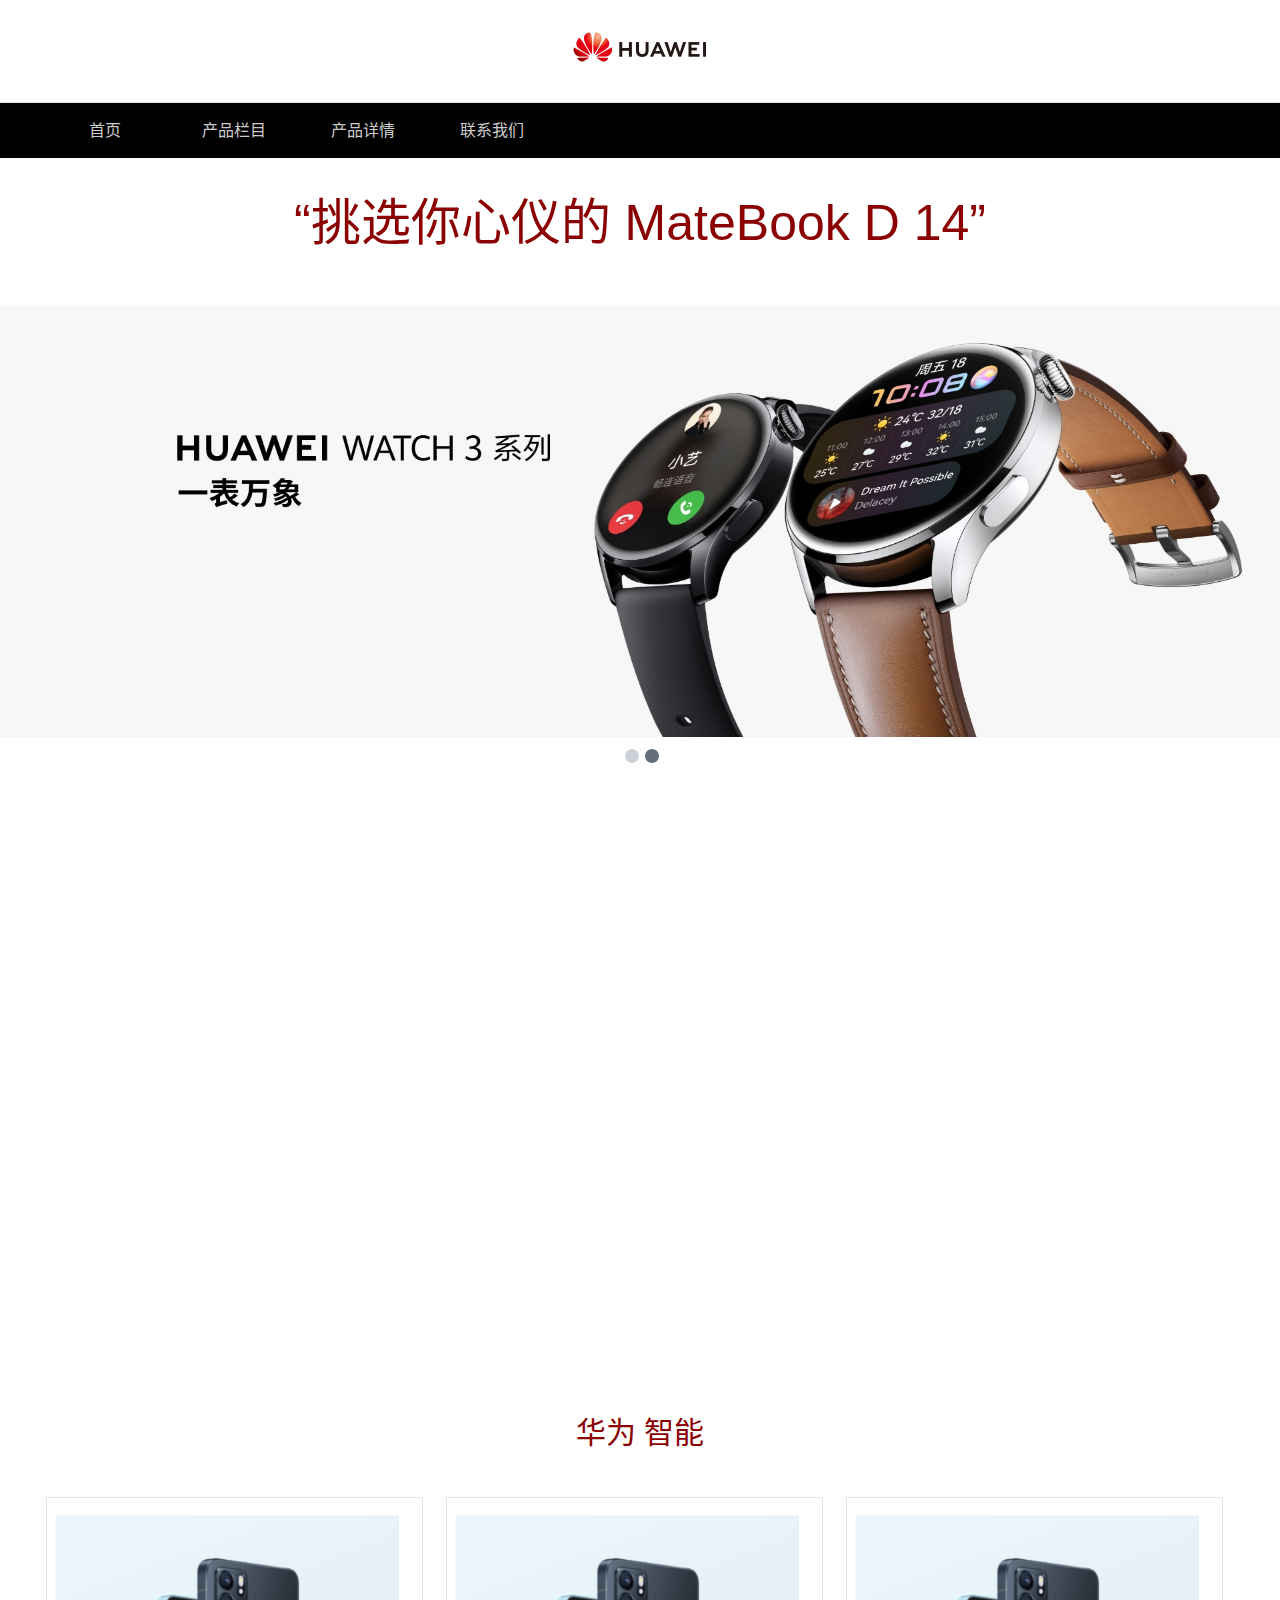
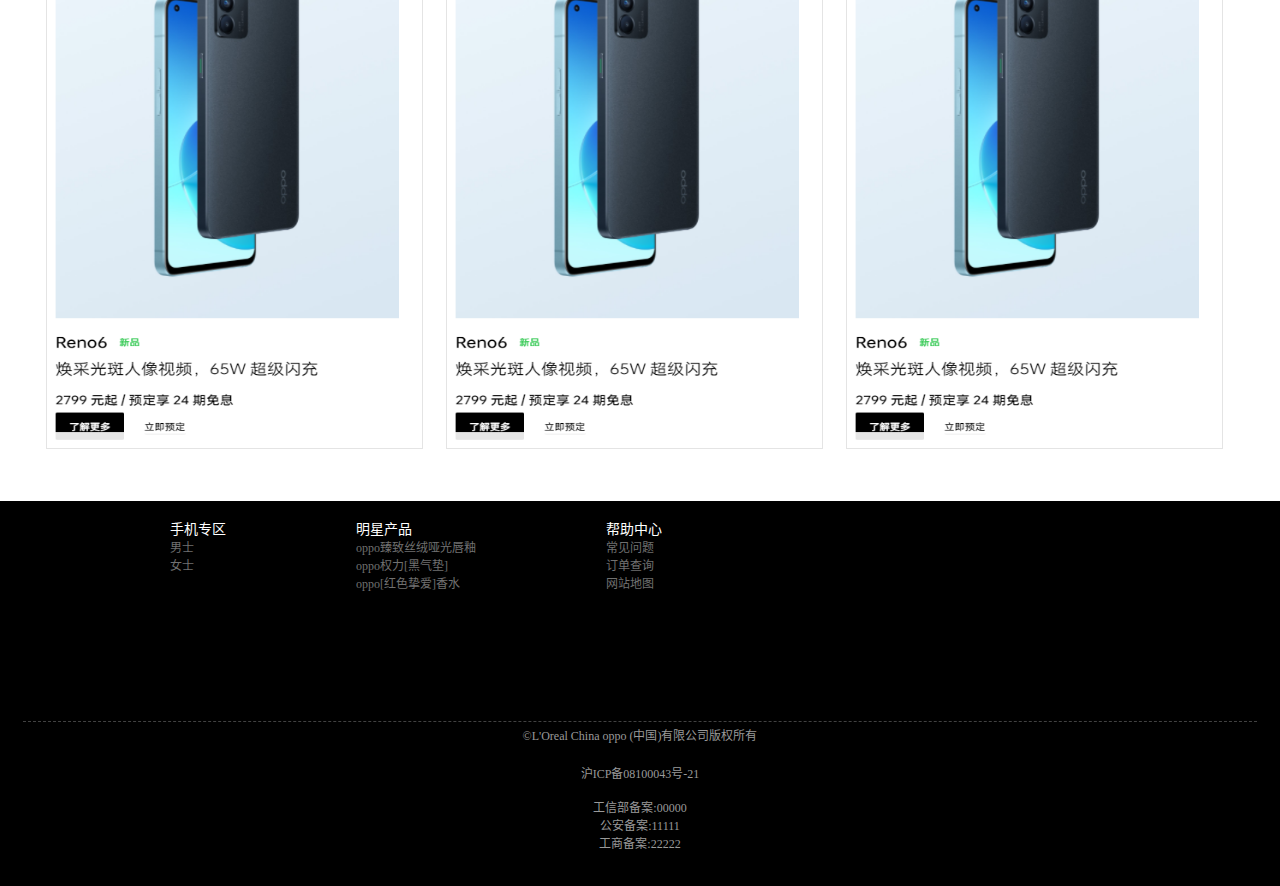
==== index.html @ cc1b8cec "1" ====
<!DOCTYPE html>
<html lang="zh-CN">
  <head>
    <meta charset="UTF-8" />
    <meta name="viewport" content="width=device-width, initial-scale=1.0" />
    <title>Document</title>
    <link rel="stylesheet" href="style.css" />
  </head>

  <body>
    <!-- 最上面顶部 -->
    <div class="toper">
      <div class="logo111 w">
        <a href="./index.html"
          ><img class="logo2" src="./img/logo.png" alt=""
        /></a>
      </div>
    </div>
    <!-- 顶部结束 -->
    <!-- 导航栏开始 -->
    <div class="nav">
      <ul class="w">
        <li><a href="./index.html">首页</a></li>
        <li class="teshu">
          <a href="./details.html">产品栏目</a>
        </li>
        <li><a href="./details.html">产品详情</a></li>
        <li><a href="./details.html">联系我们</a></li>
      </ul>
    </div>
    <div class="welcome">“挑选你心仪的 MateBook D 14”</div>
    <br />
    <!-- 导航栏结束 -->
    <div class="banner">
      <img src="./img/banner.jpg" alt="" />
      <span> <em></em><b></b></span>
    </div>
    <br />
    <br />
    <br />
    <br />
    <br />
    <br />
    <br />
    <br />
    <br />
    <!-- banner结束 -->
    <!-- 公告开始 -->
    <!-- <div class="info">
        <div class="sinfo w">
            <h5 class="fl">最新公告：</h5>
            <p class="fl"> dior最新上市美白护肤,价格美丽,效果显著!</p>
            <img class="fr" src="./images2/share.png" alt="">
        </div>
    </div> -->
    <!-- 公告结束 -->
    <div class="content w clearfix">
      <div class="hot1">华为 智能</div>
      <div class="contentIn">
        <div class="content1 fl">
          <span>
            新品发布
          </span>
          <!-- <em class="prew">&lt;</em>
                <em class="next">&gt;</em> -->
          <img src="./img/phone1.png" alt="" />
        </div>
        <div class="content1 fl">
          <span>
            <!-- <img src="./images2//arrow.png" alt=""> -->
            最新产品
          </span>
          <!-- <em class="prew">&lt;</em>
            <em class="next">&gt;</em> -->
          <img src="./img/phone1.png" alt="" />
        </div>
        <div class="content1 fl">
          <span>
            <!-- <img src="./images2//arrow.png" alt=""> -->
            销量火爆
          </span>
          <!-- <em class="prew">&lt;</em>
              <em class="next">&gt;</em> -->
          <img src="./img/phone1.png" alt="" />
        </div>
      </div>
    </div>
    <!-- 3块内容结束 -->
    <!-- 底部开始 -->
    <div class="footer">
      <div class="w">
        <dl>
          <dt>手机专区</dt>
          <dd><a href="#">男士</a></dd>
          <dd><a href="#">女士</a></dd>
        </dl>
        <dl>
          <dt>明星产品</dt>
          <dd><a href="#">oppo臻致丝绒哑光唇釉</a></dd>
          <dd><a href="#">oppo权力[黑气垫]</a></dd>
          <dd><a href="#">oppo[红色挚爱]香水</a></dd>
        </dl>
        <dl>
          <dt>帮助中心</dt>
          <dd><a href="#">常见问题</a></dd>
          <dd><a href="#">订单查询</a></dd>
          <dd><a href="#">网站地图</a></dd>
        </dl>
      </div>
      <div class="under">
        <p>©L'Oreal China oppo (中国)有限公司版权所有</p>
        <br />
        <p>沪ICP备08100043号-21</p>
        <br />
        <div>工信部备案:00000</div>
        <div>公安备案:11111</div>
        <div>工商备案:22222</div>
      </div>
    </div>
  </body>
</html>
---- style.css ----
* {
  margin: 0;
  padding: 0;
}

body {
  /* height: 3000px; */
  background-color: #fff;
}

.w {
  width: 1200px;
  margin: 0 auto;
}

.clearfix::after {
  content: "";
  height: 0;
  visibility: hidden;
  display: block;
  /* 核心清除浮动的代码 */
  clear: both;
}

.fl {
  float: left;
}

.fr {
  float: right;
}

li {
  list-style: none;
}

a {
  text-decoration: none;
}

.clearfix {
  *zoom: 1;
}
.logo111 {
  text-align: center;
}
.toper .logo2 {
  margin: 20px auto;
}

.toper .toper1 {
  width: 193px;
  height: 27px;
  margin-right: 18px;
  margin-top: 20px;
  border: 1px solid #ececec;
  border-radius: 2px;
}

.toper .toper1 input {
  width: 160px;
  height: 26px;
  background-color: #f5f5f5;
  outline: none;
  border: none;
}

.nav {
  height: 55px;
  background-color: #000000;
  border-top: 1px solid #e1e1e1;
}

.nav ul li {
  float: left;
  width: 129px;
  height: 55px;
  line-height: 55px;
  text-align: center;

  /* border-right: 1px solid #e1e1e1; */
}
.nav ul li a {
  color: #ccc;
}
.nav ul .teshu {
  position: relative;
}

.nav ul .teshu img {
  position: absolute;
  top: -10px;
  right: 50px;
}

.banner {
  position: relative;
  height: 850px;
  text-align: center;
}

.banner span {
  display: inline-block;
  position: relative;
  width: 50px;
  height: 30px;
  /* background-color: palegreen; */
}
.banner img {
  width: 100%;
}
.banner span em {
  position: absolute;
  top: 8px;
  left: 10px;
  height: 14px;
  width: 14px;
  background-color: #ccd1d9;
  border-radius: 50%;
}

.banner span b {
  position: absolute;
  top: 8px;
  left: 30px;
  height: 14px;
  width: 14px;
  background-color: #656d78;
  border-radius: 50%;
}

.info {
  height: 29px;
  background-color: #fbfbfb;
  border: 1px solid #efefef;
  font-size: 12px;
  line-height: 29px;
}

.sinfo {
  line-height: 29px;
}

.info p {
  padding-left: 30px;
}

.info img {
  margin-top: 5px;
}

.content {
  margin-bottom: 52px;
}
.contentIn {
  display: flex;
  justify-content: space-around;
}

.content .hot1 {
  margin: 90px 0 30px;
  text-align: center;
  color: darkred;
  font-size: 30px;
  font-family: -apple-system, BlinkMacSystemFont, "Segoe UI", Roboto, Oxygen,
    Ubuntu, Cantarell, "Open Sans", "Helvetica Neue", sans-serif;
}

.content1 {
  width: 375px;
}

.content1,
.content2,
.content3 {
  position: relative;
  border: 1px solid #e4e4e4;
  margin-top: 15px;
  margin-right: 12px;
  height: 550px;
}
.welcome {
  margin-top: 50px;
  margin-bottom: 50px;
  text-align: center;
  height: 30px;
  line-height: 30px;
  color: darkred;
  font-family: Verdana, Geneva, Tahoma, sans-serif;
  font-size: 50px;
}
.content span {
  font-size: 12px;
  font-weight: 700;
  color: #7ab855;
  position: absolute;
  top: 13px;
  left: 6px;
}
.shipin {
  text-align: center;
}
.content1 > img {
  position: absolute;
  /* top: 41px; */
  /* left: 83px; */
  width: 100%;
  height: 100%;
}

.content .content1 .prew {
  position: absolute;
  top: 90px;
  left: 23px;
  color: #7ab855;
  font-size: 34px;
  font-style: normal;
}

.content .content1 .next {
  position: absolute;
  top: 90px;
  right: 43px;
  color: #7ab855;
  font-size: 34px;
  font-style: normal;
}

.content2 {
  width: 373px;
}

.content2 > a {
  float: right;
  color: #666666;
  margin-top: 19px;
  margin-right: 10px;
}

.content2 ul {
  width: 331px;
  margin-top: 35px;
  margin-left: 23px;
}

.content2 p {
  font-size: 12px;
  font-weight: 700;
  color: red;
}

.content2 p:hover {
  color: #7ab855;
}

.content2 ul li a:hover {
  color: #7ab855;
  text-decoration: underline;
}

.content2 ul li {
  font-size: 12px;
  height: 28;
  line-height: 28px;
  color: #666666;
  border-bottom: 1px dashed #666;
}

.content2 ul li a {
  color: #666;
}

.content3 {
  position: relative;
  width: 267px;
  margin-right: 0;
}

.content3 ul {
  float: left;
  margin-top: 37px;
  margin-left: 20px;
}

.content3 ul li {
  font-size: 12px;
  height: 22px;
  line-height: 22px;
  color: #666666;
}

.content3 ul li em {
  display: inline-block;
  width: 4px;
  height: 12px;
  background-color: #7ab855;
  margin-right: 5px;
}

.content3 p {
  font-size: 12px;
  margin-top: 152px;
  margin-left: 32px;
  line-height: 24px;
}

.footer {
  height: 385px;
  background-color: #000;
}

.footer .w {
  position: relative;
  padding: 17px;
  height: 186px;
  border-bottom: 1px dashed #414141;
}

.footer .w img {
  position: absolute;
  top: 0;
  right: 15px;
}

.footer dl {
  float: left;
  margin-left: 130px;
}

.footer dl dt {
  color: #fff;
  font-size: 14px;
}

.footer dl dd a {
  color: #707070;
  font-size: 12px;
}

.footer dl dd a:hover {
  text-decoration: underline;
}

.footer .under {
  text-align: center;
}

.footer .under p {
  display: inline-block;
  color: #999;
  height: 38px;
  line-height: 28px;
  font-size: 12px;
}
.under div {
  text-align: center;
  color: #999;
  font-size: 12px;
}
.shopper ul {
  display: flex;
  margin-bottom: 50px;
}
.shopper ul li {
  position: relative;
  border: 1px solid #ccc;
  flex: 1;
  margin-left: 50px;
}
.shopper ul li img {
  width: 100%;
  height: 100%;
}
.shoujia {
  position: absolute;
  top: 220px;
  left: 20px;
}
.j {
  font-size: 22px;
  color: red;
  margin-left: 20px;
}
.zhifu {
  height: 700px;
  position: relative;
}
.zhifu .img111 {
  margin-top: 30px;
  width: 350px;
  height: 400px;
  margin-left: 200px;
}
.zhifu .img111 img {
  width: 100%;
}
.right1 {
  position: absolute;
  top: 3px;
  left: 600px;
  width: 300px;
  height: 375px;
}
.right1 button {
  position: absolute;
  left: 60px;
  top: 230px;
  width: 200px;
  height: 50px;
  background-color: darkred;
  border-radius: 10px;
  border: none;
  color: #fff;
}
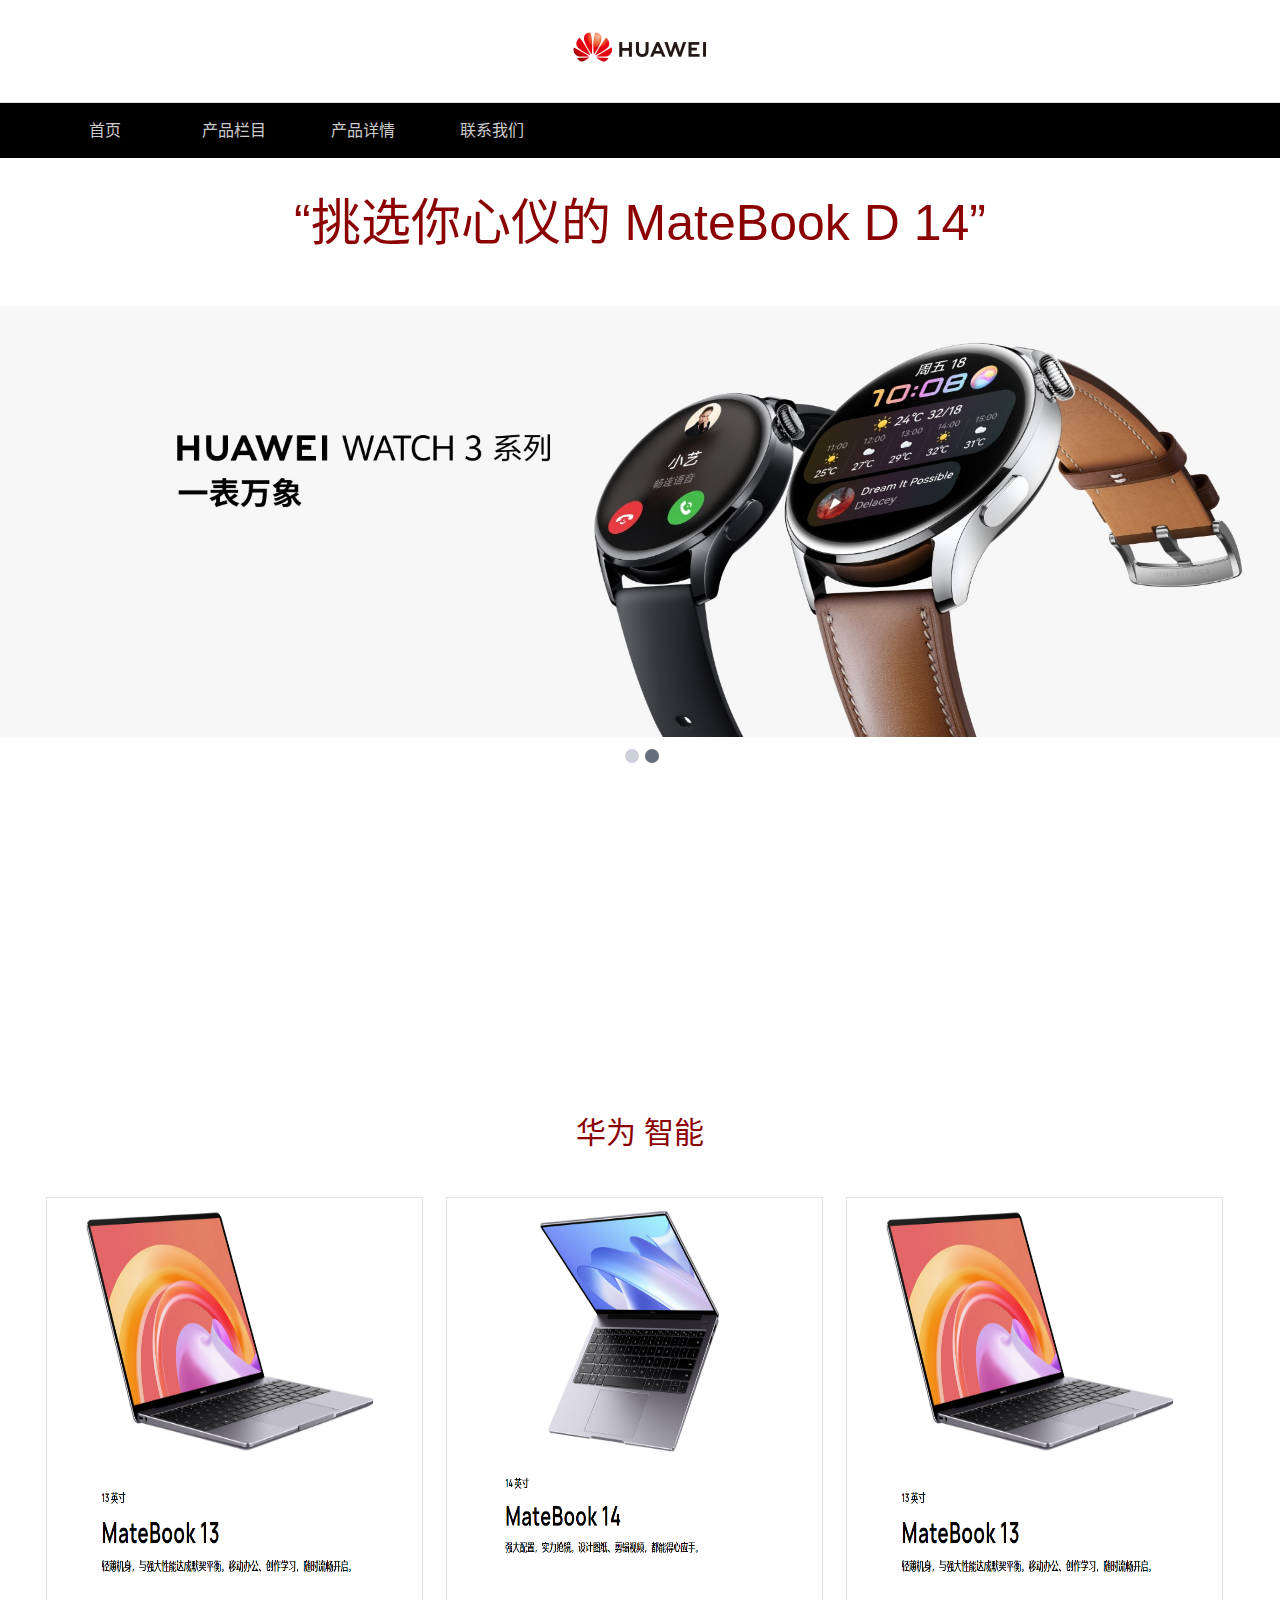
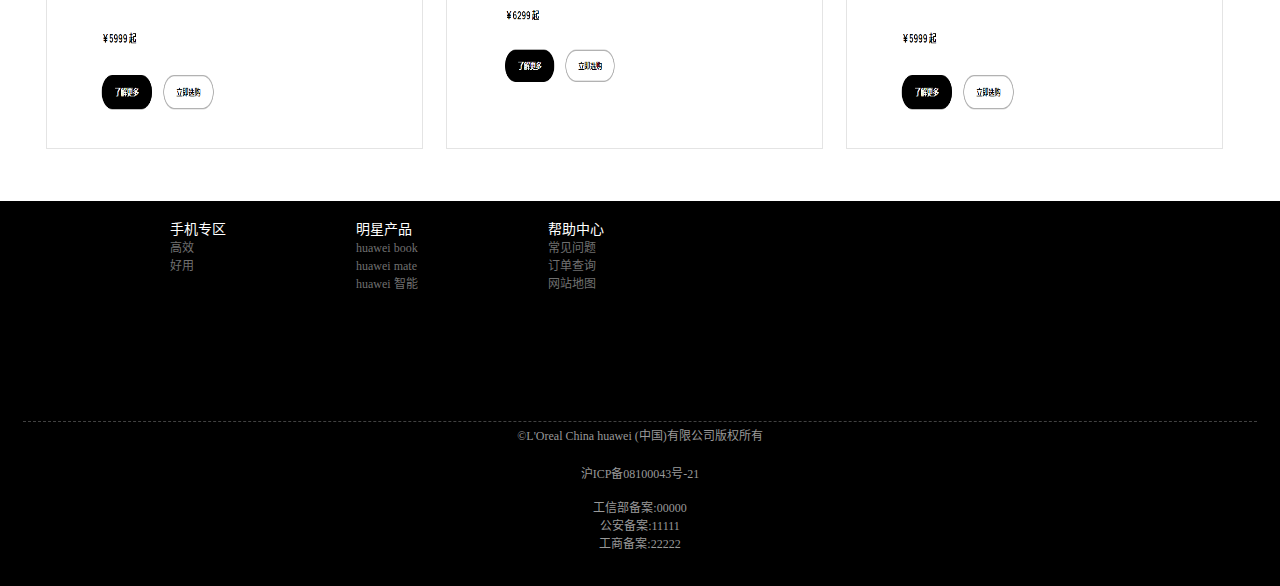
==== commit 7867501a: "1" ====
--- a/index.html
+++ b/index.html
@@ -63,25 +63,20 @@
           </span>
           <!-- <em class="prew">&lt;</em>
                 <em class="next">&gt;</em> -->
-          <img src="./img/phone1.png" alt="" />
+          <img src="./img/book1.png" alt="" />
         </div>
         <div class="content1 fl">
           <span>
             <!-- <img src="./images2//arrow.png" alt=""> -->
             最新产品
           </span>
-          <!-- <em class="prew">&lt;</em>
-            <em class="next">&gt;</em> -->
-          <img src="./img/phone1.png" alt="" />
+          <img src="./img/book2.png" alt="" />
         </div>
         <div class="content1 fl">
           <span>
-            <!-- <img src="./images2//arrow.png" alt=""> -->
             销量火爆
           </span>
-          <!-- <em class="prew">&lt;</em>
-              <em class="next">&gt;</em> -->
-          <img src="./img/phone1.png" alt="" />
+          <img src="./img/book1.png" alt="" />
         </div>
       </div>
     </div>
@@ -91,14 +86,14 @@
       <div class="w">
         <dl>
           <dt>手机专区</dt>
-          <dd><a href="#">男士</a></dd>
-          <dd><a href="#">女士</a></dd>
+          <dd><a href="#">高效</a></dd>
+          <dd><a href="#">好用</a></dd>
         </dl>
         <dl>
           <dt>明星产品</dt>
-          <dd><a href="#">oppo臻致丝绒哑光唇釉</a></dd>
-          <dd><a href="#">oppo权力[黑气垫]</a></dd>
-          <dd><a href="#">oppo[红色挚爱]香水</a></dd>
+          <dd><a href="#">huawei book</a></dd>
+          <dd><a href="#">huawei mate</a></dd>
+          <dd><a href="#">huawei 智能</a></dd>
         </dl>
         <dl>
           <dt>帮助中心</dt>
@@ -108,7 +103,7 @@
         </dl>
       </div>
       <div class="under">
-        <p>©L'Oreal China oppo (中国)有限公司版权所有</p>
+        <p>©L'Oreal China huawei (中国)有限公司版权所有</p>
         <br />
         <p>沪ICP备08100043号-21</p>
         <br />
--- a/style.css
+++ b/style.css
@@ -95,7 +95,7 @@
 
 .banner {
   position: relative;
-  height: 850px;
+  height: 550px;
   text-align: center;
 }
 
